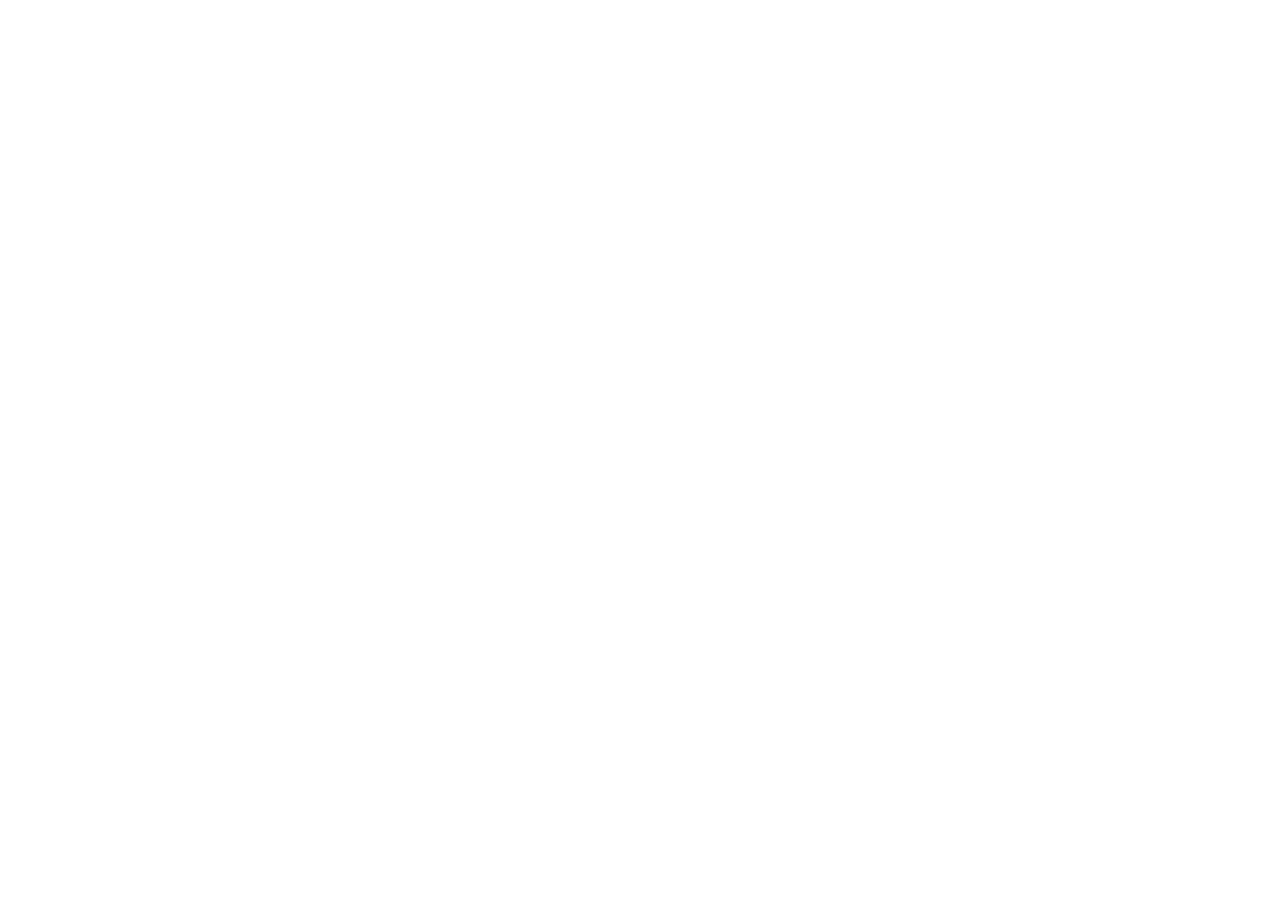
==== index.html @ 1ba4ec3b "Create: Css Varibles And Globale Rules And Google Fonts" ====
<!DOCTYPE html>
<html lang="en">
  <head>
    <meta charset="UTF-8" />
    <meta name="viewport" content="width=device-width, initial-scale=1.0" />
    <title>Sign in</title>
    <link rel="preconnect" href="https://fonts.googleapis.com" />
    <link rel="preconnect" href="https://fonts.gstatic.com" crossorigin />
    <link
      href="https://fonts.googleapis.com/css2?family=Host+Grotesk:ital,wght@0,300..800;1,300..800&family=Inter:ital,opsz,wght@0,14..32,100..900;1,14..32,100..900&family=Montserrat:ital,wght@0,100..900;1,100..900&family=Newsreader:ital,opsz,wght@0,6..72,200..800;1,6..72,200..800&family=Open+Sans:ital,wght@0,300..800;1,300..800&family=Poppins:ital,wght@0,100;0,200;0,300;0,400;0,500;0,600;0,700;0,800;0,900;1,100;1,200;1,300;1,400;1,500;1,600;1,700;1,800;1,900&family=Roboto:ital,wght@0,100;0,300;0,400;0,500;0,700;0,900;1,100;1,300;1,400;1,500;1,700;1,900&family=Work+Sans:ital,wght@0,100..900;1,100..900&display=swap"
      rel="stylesheet"
    />
    <link rel="stylesheet" href="assets/styles/main.css">
  </head>
  <body></body>
</html>
---- assets/styles/main.css ----
* {
  padding: 0;
  margin: 0;
  box-sizing: border-box;
}
:root {
  --main-color: #000000;
  --second-color: #ababab;
}
body {
  font-family: "Work Sans", serif;
}
.container {
  margin: auto;
  padding: 0 15px;
}
@media (min-width: 1200px) {
  .container {
    width: 1170px;
  }
}
@media (min-width: 992px) {
  .container {
    width: 970px;
  }
}
@media (min-width: 768px) {
  .container {
    width: 750px;
  }
}
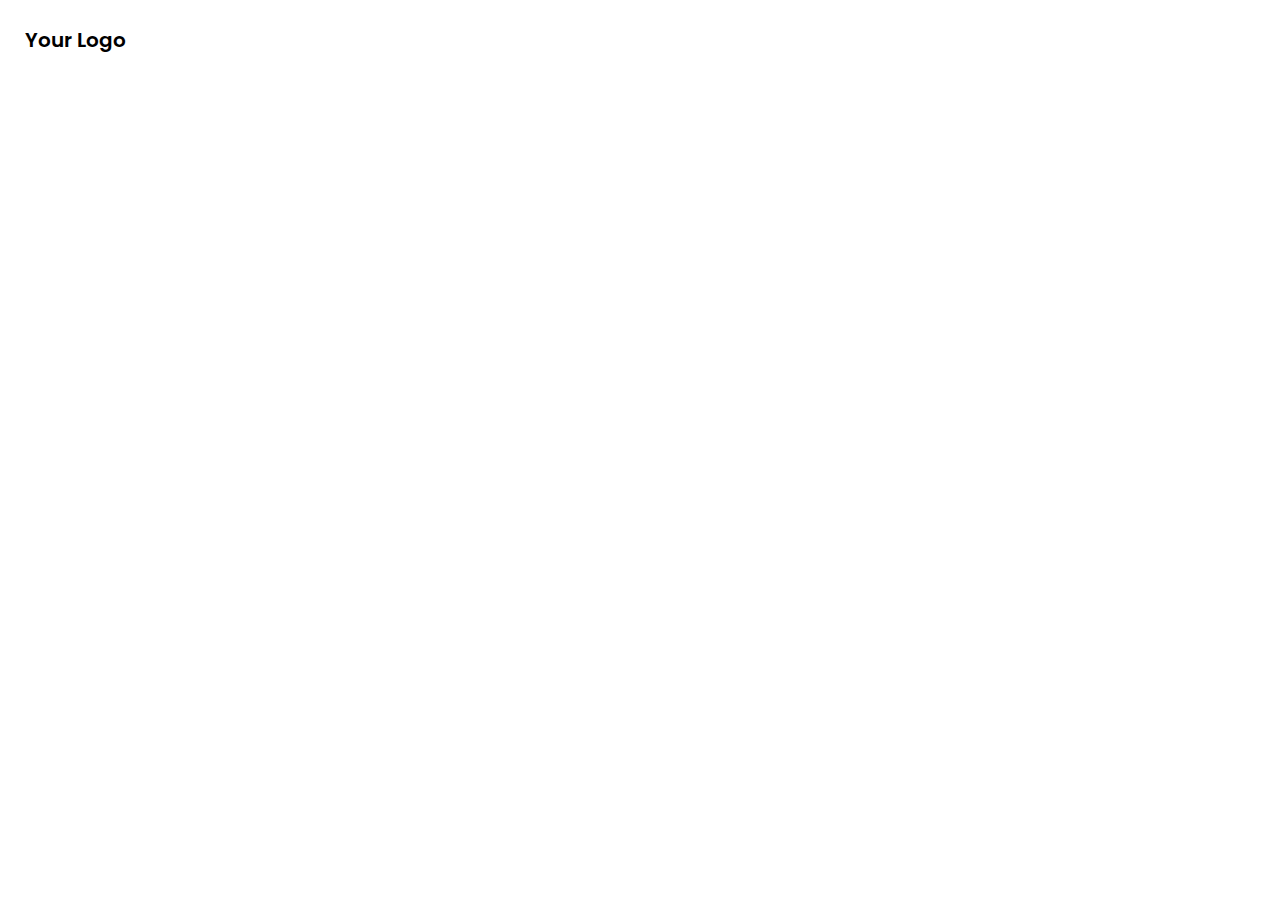
==== commit ea893118: "Add: Header" ====
--- a/index.html
+++ b/index.html
@@ -10,7 +10,11 @@
       href="https://fonts.googleapis.com/css2?family=Host+Grotesk:ital,wght@0,300..800;1,300..800&family=Inter:ital,opsz,wght@0,14..32,100..900;1,14..32,100..900&family=Montserrat:ital,wght@0,100..900;1,100..900&family=Newsreader:ital,opsz,wght@0,6..72,200..800;1,6..72,200..800&family=Open+Sans:ital,wght@0,300..800;1,300..800&family=Poppins:ital,wght@0,100;0,200;0,300;0,400;0,500;0,600;0,700;0,800;0,900;1,100;1,200;1,300;1,400;1,500;1,600;1,700;1,800;1,900&family=Roboto:ital,wght@0,100;0,300;0,400;0,500;0,700;0,900;1,100;1,300;1,400;1,500;1,700;1,900&family=Work+Sans:ital,wght@0,100..900;1,100..900&display=swap"
       rel="stylesheet"
     />
-    <link rel="stylesheet" href="assets/styles/main.css">
+    <link rel="stylesheet" href="assets/styles/main.css" />
   </head>
-  <body></body>
+  <body>
+    <header>
+      <a class="logo" href="#">Your Logo</a>
+    </header>
+  </body>
 </html>
--- a/assets/styles/main.css
+++ b/assets/styles/main.css
@@ -6,9 +6,6 @@
 :root {
   --main-color: #000000;
   --second-color: #ababab;
-}
-body {
-  font-family: "Work Sans", serif;
 }
 .container {
   margin: auto;
@@ -29,3 +26,17 @@
     width: 750px;
   }
 }
+a {
+  text-decoration: none;
+}
+body {
+  font-family: "Poppins", sans-serif;
+}
+header {
+  padding: 25px;
+}
+header .logo {
+  font-size: 20px;
+  font-weight: 600;
+  color: var(--main-color);
+}
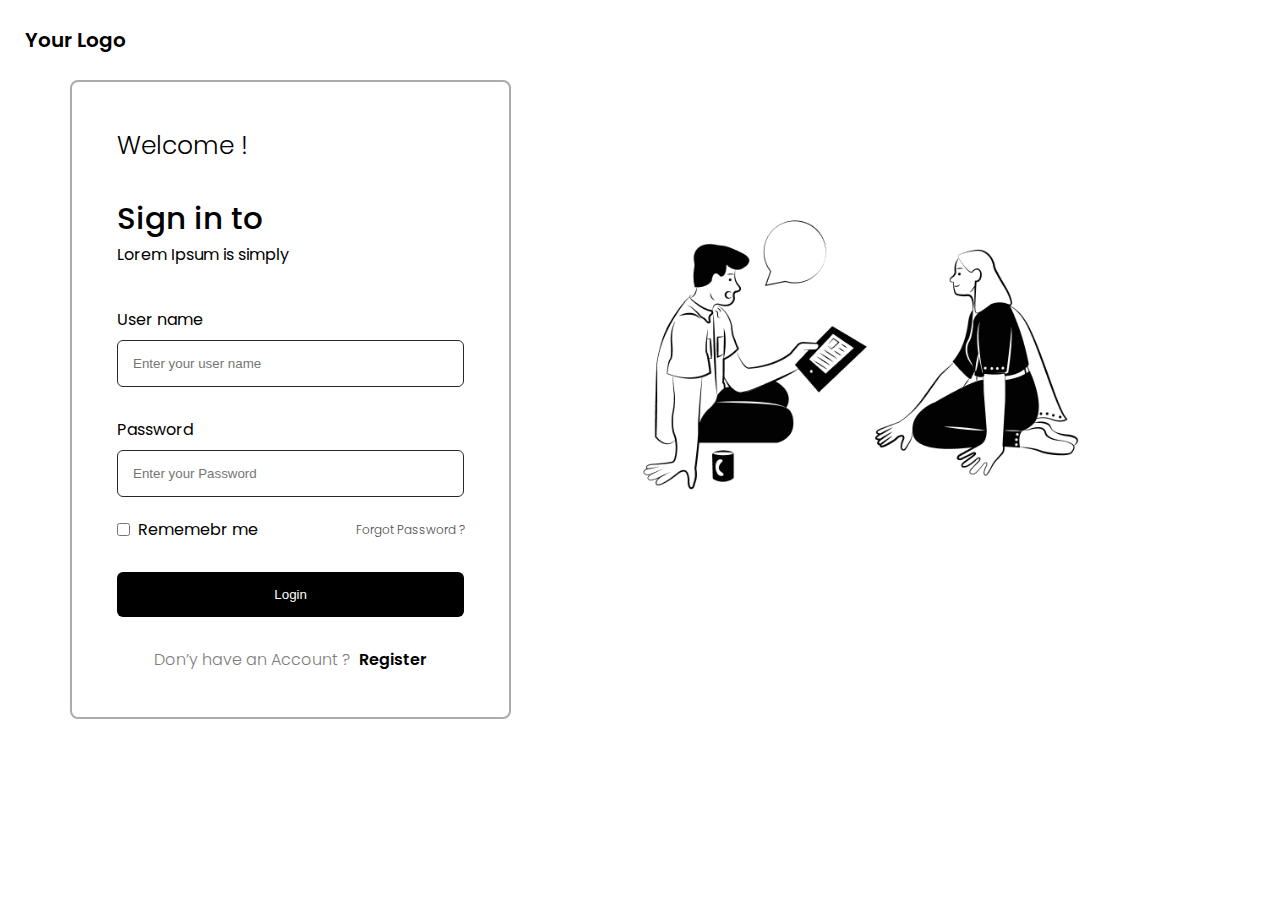
==== commit b62fd8ad: "Add: Section Form And Image" ====
--- a/index.html
+++ b/index.html
@@ -16,5 +16,41 @@
     <header>
       <a class="logo" href="#">Your Logo</a>
     </header>
+    <main>
+      <section class="form-and-image">
+        <div class="container">
+          <form>
+            <p class="welcome">Welcome !</p>
+            <div class="title">
+              <h1>Sign in to</h1>
+              <p>Lorem Ipsum is simply</p>
+            </div>
+            <div class="user-name">
+              <label for="user-name">User name</label>
+              <input type="text" id="user-name" placeholder="Enter your user name" required autofocus />
+            </div>
+            <div class="password">
+              <label for="password">Password</label>
+              <input type="password" id="password" placeholder="Enter your Password" required />
+            </div>
+            <div class="options">
+              <div class="check-box">
+                <input type="checkbox" id="check-box" required />
+                <label for="check-box">Rememebr me</label>
+              </div>
+              <a href="#">Forgot Password ?</a>
+            </div>
+            <input type="submit" value="Login" />
+            <div class="are-you-have-an-account">
+              <p>Don’y have an Account ?</p>
+              <a href="sign-up.html">Register</a>
+            </div>
+          </form>
+          <div class="images">
+            <img src="assets/images/small-team-discussing-ideas-2194220-0.webp" alt="" />
+          </div>
+        </div>
+      </section>
+    </main>
   </body>
 </html>
--- a/assets/styles/main.css
+++ b/assets/styles/main.css
@@ -6,15 +6,11 @@
 :root {
   --main-color: #000000;
   --second-color: #ababab;
+  --border-color: #282828;
 }
 .container {
   margin: auto;
   padding: 0 15px;
-}
-@media (min-width: 1200px) {
-  .container {
-    width: 1170px;
-  }
 }
 @media (min-width: 992px) {
   .container {
@@ -26,11 +22,20 @@
     width: 750px;
   }
 }
+@media (min-width: 1200px) {
+  .container {
+    width: 1170px;
+  }
+}
+
 a {
   text-decoration: none;
 }
 body {
   font-family: "Poppins", sans-serif;
+}
+img {
+  max-width: 100%;
 }
 header {
   padding: 25px;
@@ -40,3 +45,105 @@
   font-weight: 600;
   color: var(--main-color);
 }
+.form-and-image .container {
+  display: flex;
+  justify-content: space-between;
+}
+form {
+  width: 505px;
+  border: 2px solid var(--second-color);
+  border-radius: 8px;
+  padding: 45px;
+}
+form .welcome {
+  font-size: 25px;
+  font-weight: 300;
+  margin-bottom: 30px;
+}
+form .title {
+  margin-bottom: 40px;
+}
+form .title h1 {
+  font-size: 31px;
+  font-weight: 500;
+}
+.password {
+  margin: 30px 0 10px 0;
+}
+label {
+  display: block;
+  margin-bottom: 8px;
+}
+input[type="text"],
+input[type="password"],
+input[type="submit"] {
+  display: block;
+  width: 100%;
+  padding: 15px;
+  border-radius: 6px;
+  border: none;
+}
+input[type="text"],
+input[type="password"] {
+  outline: none;
+  border: 0.6px solid var(--border-color);
+}
+.options {
+  display: flex;
+  justify-content: space-between;
+  align-items: center;
+  margin-top: 20px;
+}
+.options .check-box {
+  display: flex;
+  align-items: center;
+}
+input[type="checkbox"] {
+  display: block;
+  cursor: pointer;
+}
+.options .check-box label {
+  margin: 0 0 0 8px;
+}
+.options a {
+  font-size: 12px;
+  font-weight: 300;
+  color: #4d4d4d;
+}
+input[type="submit"] {
+  margin: 30px 0 10px 0;
+  cursor: pointer;
+  color: white;
+  background-color: var(--main-color);
+}
+.are-you-have-an-account {
+  display: flex;
+  justify-content: center;
+  margin-top: 30px;
+}
+.are-you-have-an-account p {
+  font-weight: 300;
+  color: #7d7d7d;
+}
+.are-you-have-an-account a {
+  display: block;
+  margin-left: 8px;
+  font-weight: 600;
+  color: var(--main-color);
+}
+.images {
+  width: 827px;
+}
+
+@media (max-width: 450px) {
+  .form-and-image .container {
+    align-items: center;
+    height: calc(100vh - 80.4px);
+  }
+  form {
+    width: 100%;
+  }
+  .images {
+    display: none;
+  }
+}
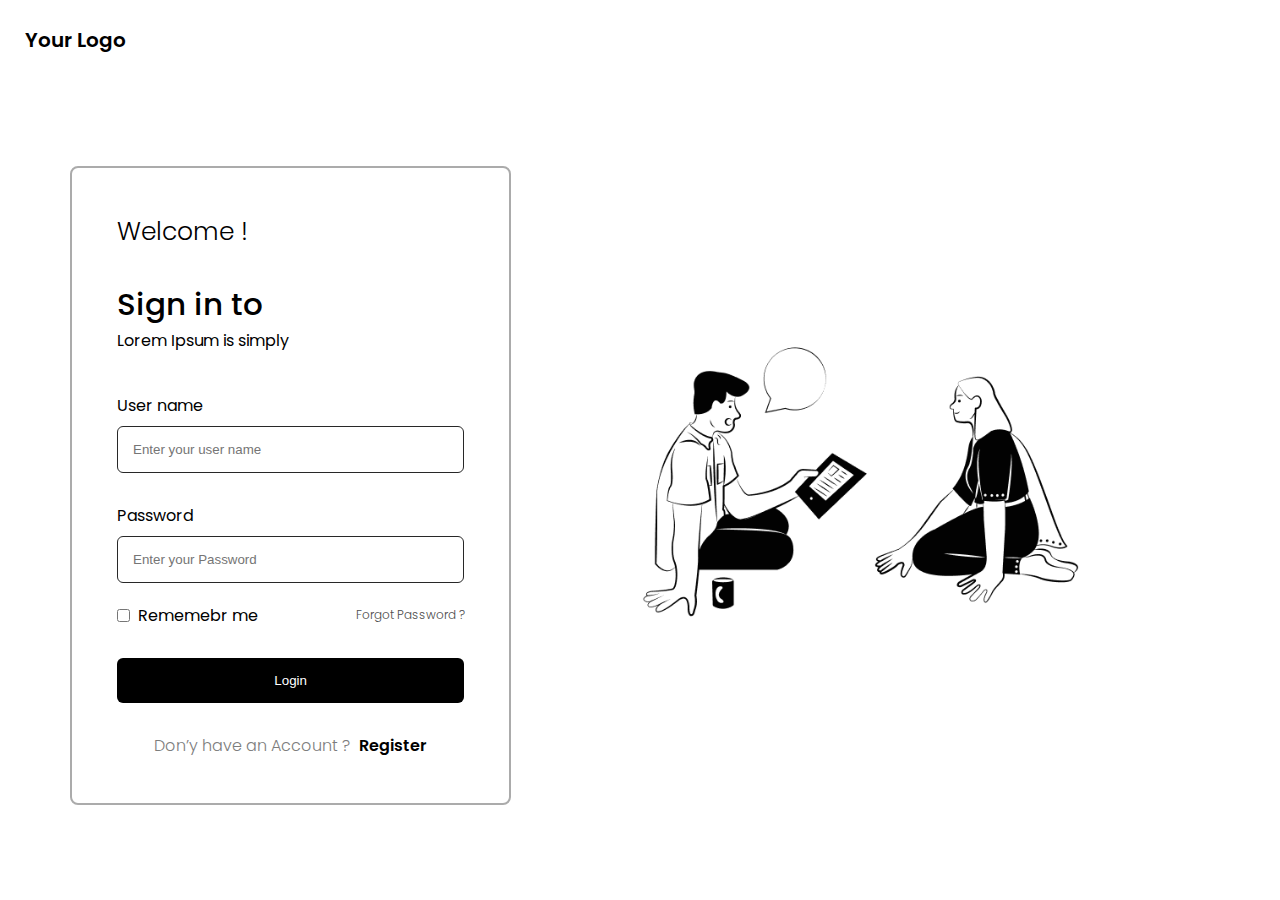
==== commit 779cae74: "Edite: Responsive Design And Deleted Width Image" ====
--- a/index.html
+++ b/index.html
@@ -46,7 +46,7 @@
               <a href="sign-up.html">Register</a>
             </div>
           </form>
-          <div class="images">
+          <div class="image">
             <img src="assets/images/small-team-discussing-ideas-2194220-0.webp" alt="" />
           </div>
         </div>
--- a/assets/styles/main.css
+++ b/assets/styles/main.css
@@ -39,6 +39,7 @@
 }
 header {
   padding: 25px;
+  max-height: 70px;
 }
 header .logo {
   font-size: 20px;
@@ -47,10 +48,13 @@
 }
 .form-and-image .container {
   display: flex;
-  justify-content: space-between;
+  justify-content: center;
+  align-items: center;
+  height: calc(100vh - 70px);
 }
 form {
   width: 505px;
+  flex-grow: 1;
   border: 2px solid var(--second-color);
   border-radius: 8px;
   padding: 45px;
@@ -131,19 +135,8 @@
   font-weight: 600;
   color: var(--main-color);
 }
-.images {
-  width: 827px;
-}
-
-@media (max-width: 450px) {
-  .form-and-image .container {
-    align-items: center;
-    height: calc(100vh - 80.4px);
-  }
-  form {
-    width: 100%;
-  }
-  .images {
+@media (max-width: 1200px) {
+  .image {
     display: none;
   }
 }
